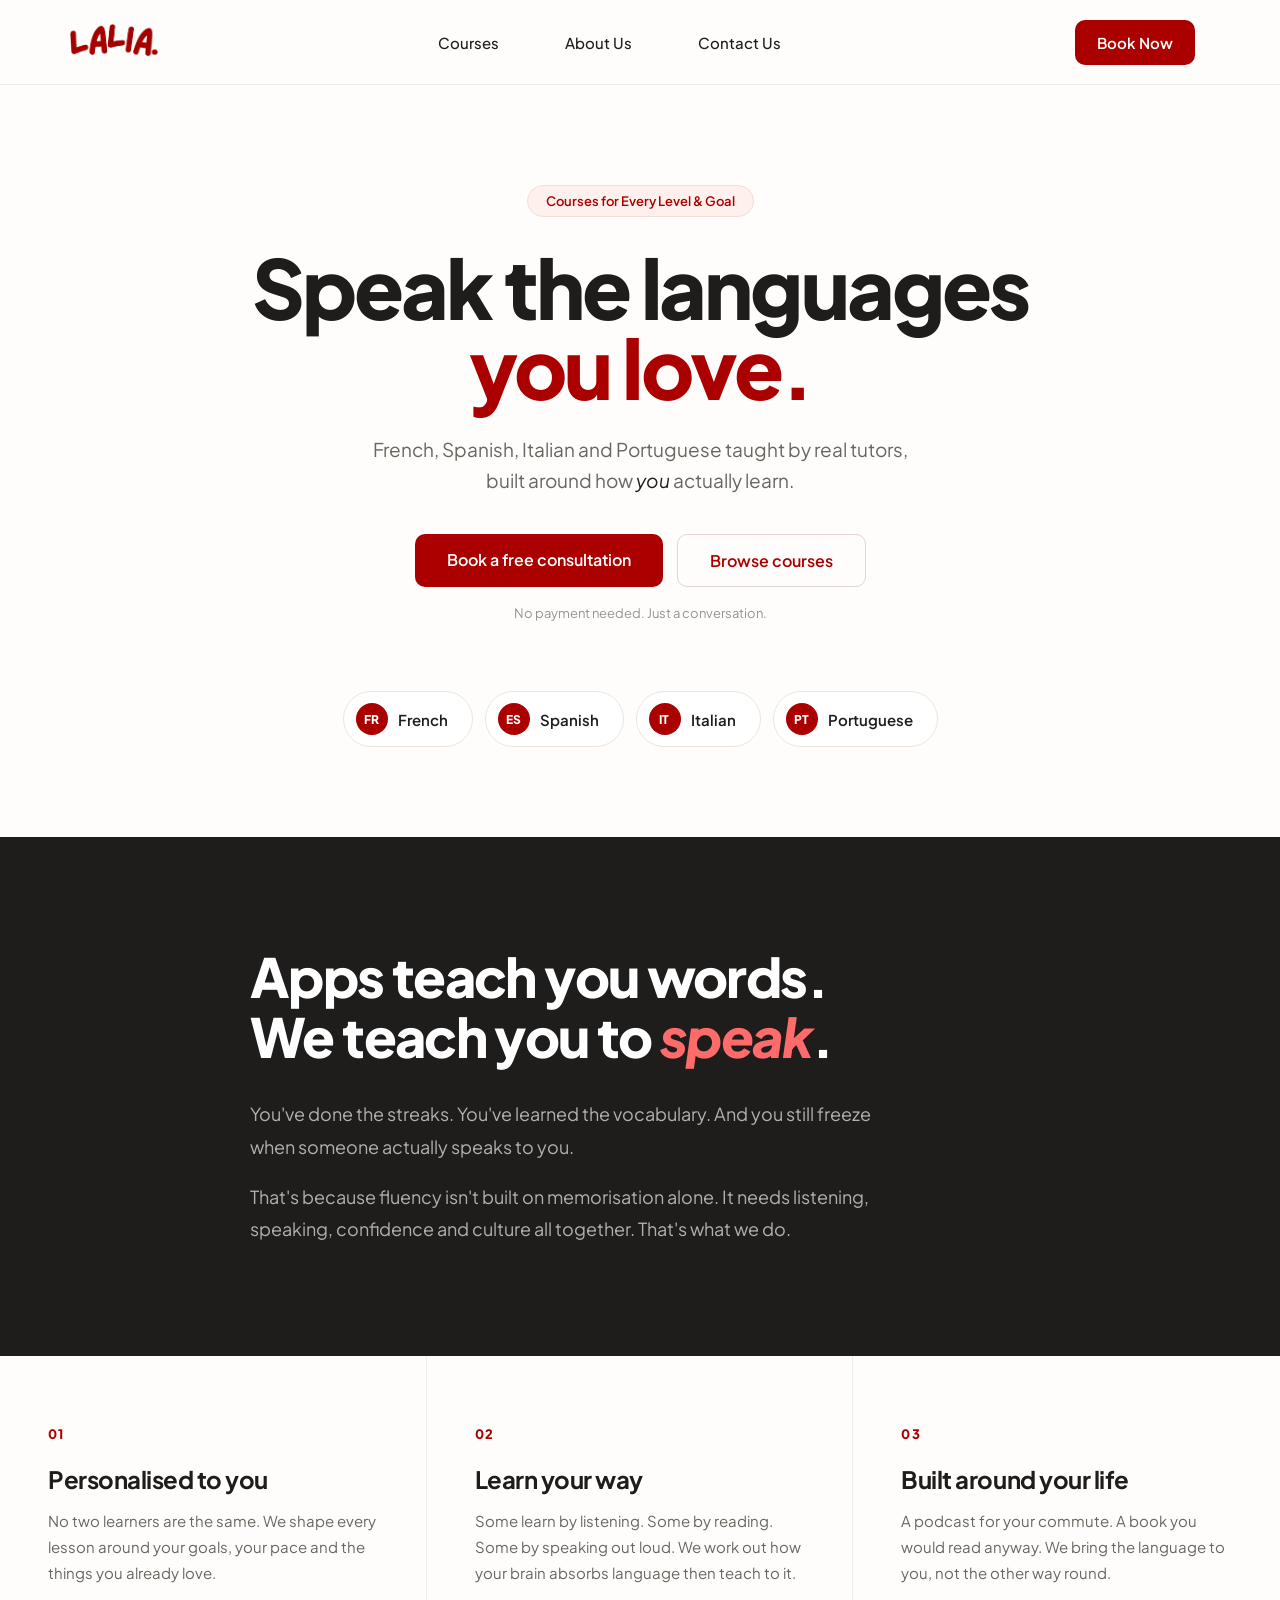
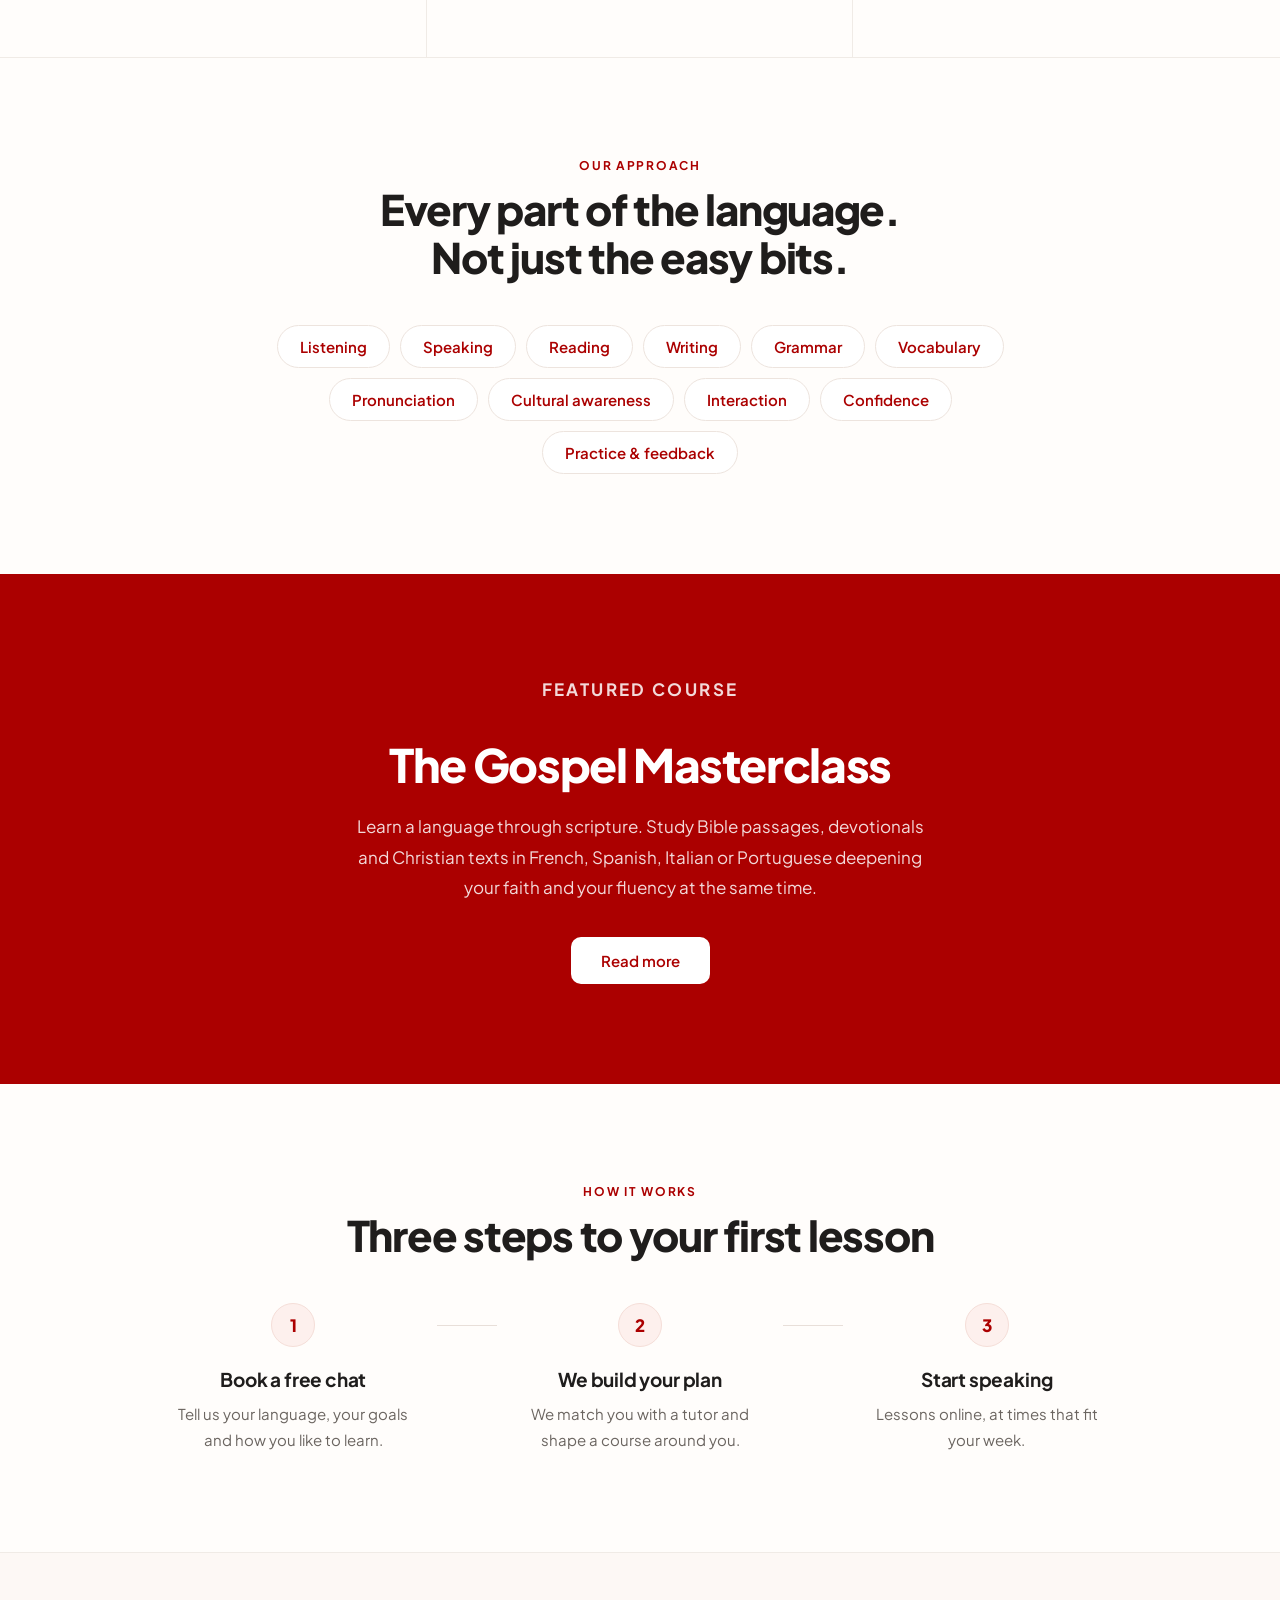
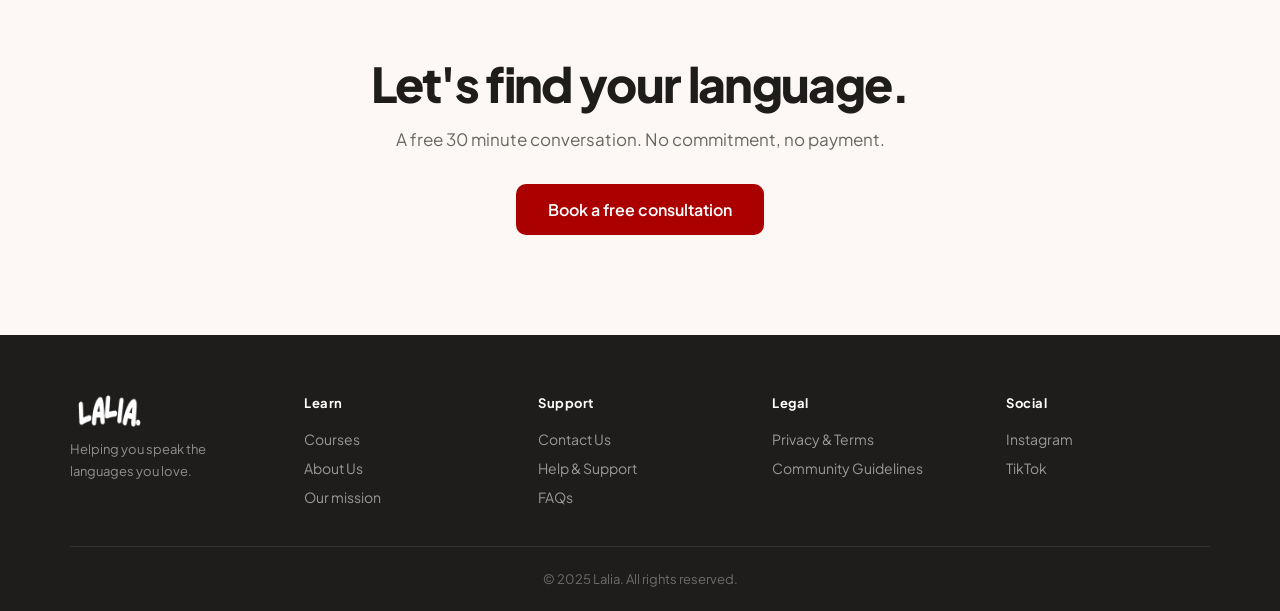
==== index.html @ ef6fd38a "Lalia Website prior to fixing footer" ====
<!DOCTYPE html>
<html lang="en">
<head>
    <meta charset="UTF-8">
    <meta name="viewport" content="width=device-width, initial-scale=1.0">
    <link rel="stylesheet" href="style3.css">
    <title>Lalia</title>
    <link rel="icon" type="image/png" href="images/favicon.png">
    <link rel="preconnect" href="https://fonts.googleapis.com">
    <link rel="preconnect" href="https://fonts.gstatic.com" crossorigin>
    <link href="https://fonts.googleapis.com/css2?family=Plus+Jakarta+Sans:ital,wght@0,200..800;1,200..800&display=swap" rel="stylesheet">
</head>
<body>

<header>
    <nav>
        <div class="container">
            <div class="logo"><a href="index.html"><img src="images/lalia red.png" id="logoimage" alt="Lalia"></a></div>
            <ul>
                <li id="coursesbutton"><a href="courses.html"><span>Courses</span></a></li>
                <li id="aboutsbutton"><a href="aboutus.html"><span>About Us</span></a></li>
                <li id="contactbutton"><a href="contactus.html"><span>Contact Us</span></a></li>
            </ul>
            <div class="leftsidenav">
                <ul>
                    <li id="bookbutton"><a href="book.html">Book Now</a></li>
                </ul>
            </div>
        </div>
    </nav>
</header>

<main>

    <!-- HERO -->
    <section class="hero">
        <p class="hero-eyebrow">Courses for Every Level & Goal</p>
        <h1 class="hero-title">
            Speak the languages<br>
            <span class="hero-title-accent">you love.</span>
        </h1>
        <p class="hero-sub">French, Spanish, Italian and Portuguese taught by real tutors, built around how <em>you</em> actually learn.</p>
        <div class="hero-buttons">
            <a href="book.html" class="btn-solid">Book a free consultation</a>
            <a href="courses.html" class="btn-outline">Browse courses</a>
        </div>
        <p class="hero-note">No payment needed. Just a conversation.</p>
    </section>

    <!-- LANGUAGE STRIP -->
    <section class="lang-strip">
        <a href="courses.html" class="lang-pill"><span class="lang-pill-code">FR</span> French</a>
        <a href="courses.html" class="lang-pill"><span class="lang-pill-code">ES</span> Spanish</a>
        <a href="courses.html" class="lang-pill"><span class="lang-pill-code">IT</span> Italian</a>
        <a href="courses.html" class="lang-pill"><span class="lang-pill-code">PT</span> Portuguese</a>
    </section>

    <!-- THE PITCH -->
    <section class="pitch">
        <div class="pitch-inner">
            <h2 class="pitch-heading">Apps teach you words.<br>We teach you to <em>speak</em>.</h2>
            <p class="pitch-body">You've done the streaks. You've learned the vocabulary. And you still freeze when someone actually speaks to you.</p>
            <p class="pitch-body">That's because fluency isn't built on memorisation alone. It needs listening, speaking, confidence and culture all together. That's what we do.</p>
        </div>
    </section>

    <!-- THREE PRINCIPLES -->
    <section class="principles">
        <div class="principle">
            <span class="principle-num">01</span>
            <h3>Personalised to you</h3>
            <p>No two learners are the same. We shape every lesson around your goals, your pace and the things you already love.</p>
        </div>
        <div class="principle">
            <span class="principle-num">02</span>
            <h3>Learn your way</h3>
            <p>Some learn by listening. Some by reading. Some by speaking out loud. We work out how your brain absorbs language then teach to it.</p>
        </div>
        <div class="principle">
            <span class="principle-num">03</span>
            <h3>Built around your life</h3>
            <p>A podcast for your commute. A book you would read anyway. We bring the language to you, not the other way round.</p>
        </div>
    </section>

    <!-- BUILDING BLOCKS -->
    <section class="blocks">
        <div class="blocks-header">
            <p class="eyebrow">Our approach</p>
            <h2>Every part of the language.<br>Not just the easy bits.</h2>
        </div>
        <div class="blocks-list">
            <span>Listening</span>
            <span>Speaking</span>
            <span>Reading</span>
            <span>Writing</span>
            <span>Grammar</span>
            <span>Vocabulary</span>
            <span>Pronunciation</span>
            <span>Cultural awareness</span>
            <span>Interaction</span>
            <span>Confidence</span>
            <span>Practice &amp; feedback</span>
        </div>
    </section>

    <!-- GOSPEL FEATURE -->
    <section class="gospel-feature">
        <div class="gospel-feature-inner">
            <p class="eyebrow-light">Featured course</p>
            <h2>The Gospel Masterclass</h2>
            <p>Learn a language through scripture. Study Bible passages, devotionals and Christian texts in French, Spanish, Italian or Portuguese deepening your faith and your fluency at the same time.</p>
            <a href="courses.html" class="btn-light">Read more</a>
        </div>
    </section>

    <!-- HOW IT WORKS -->
    <section class="steps">
        <div class="blocks-header">
            <p class="eyebrow">How it works</p>
            <h2>Three steps to your first lesson</h2>
        </div>
        <div class="steps-row">
            <div class="step">
                <span class="step-num">1</span>
                <h4>Book a free chat</h4>
                <p>Tell us your language, your goals and how you like to learn.</p>
            </div>
            <div class="step-line"></div>
            <div class="step">
                <span class="step-num">2</span>
                <h4>We build your plan</h4>
                <p>We match you with a tutor and shape a course around you.</p>
            </div>
            <div class="step-line"></div>
            <div class="step">
                <span class="step-num">3</span>
                <h4>Start speaking</h4>
                <p>Lessons online, at times that fit your week.</p>
            </div>
        </div>
    </section>

    <!-- CTA -->
    <section class="closing-cta">
        <h2>Let's find your language.</h2>
        <p>A free 30 minute conversation. No commitment, no payment.</p>
        <a href="book.html" class="btn-solid">Book a free consultation</a>
    </section>

</main>

<footer>
    <div class="footer-content">
        <div class="footer-column">
            <img src="images/login_white.png" alt="Lalia" class="footer-logo">
            <p class="footer-tagline">Helping you speak the languages you love.</p>
        </div>
        <div class="footer-column">
            <h4>Learn</h4>
            <a href="courses.html">Courses</a>
            <a href="aboutus.html">About Us</a>
            <a href="aboutus.html">Our mission</a>
        </div>
        <div class="footer-column">
            <h4>Support</h4>
            <a href="contactus.html">Contact Us</a>
            <a href="#">Help &amp; Support</a>
            <a href="#">FAQs</a>
        </div>
        <div class="footer-column">
            <h4>Legal</h4>
            <a href="#">Privacy &amp; Terms</a>
            <a href="#">Community Guidelines</a>
        </div>
        <div class="footer-column">
            <h4>Social</h4>
            <a href="https://www.instagram.com/lalia.learning?stkn=MTJqZTRlbWR6ZGVwOA==">Instagram</a>
            <a href="https://www.tiktok.com/@lalia.learning">TikTok</a>
        </div>
    </div>
    <div class="footer-bottom"><p>© 2025 Lalia. All rights reserved.</p></div>
</footer>

</body>
</html>
---- style3.css ----
/* ============================================
   LALIA — STYLESHEET
   ============================================ */

/* ===== BASE ===== */
* {
    box-sizing: border-box;
}

html {
    margin: 0;
}

body {
    margin: 0;
    background-color: #FFFDFB;
    font-family: "Plus Jakarta Sans", sans-serif;
    color: #1F1D1C;
    -webkit-font-smoothing: antialiased;
}

a {
    text-decoration: none;
    user-select: none;
    font-family: "Plus Jakarta Sans", sans-serif;
}

h1, h2, h3, h4, h5, h6, p, span, div, button,
input, select, textarea, label, li {
    font-family: "Plus Jakarta Sans", sans-serif;
}

.eyebrow {
    font-size: 12px;
    font-weight: 700;
    color: #AB0000;
    letter-spacing: 0.14em;
    text-transform: uppercase;
    margin: 0 0 12px;
}

.eyebrow-light {
    font-size: 12px;
    font-weight: 700;
    color: rgba(255,255,255,0.7);
    letter-spacing: 0.14em;
    text-transform: uppercase;
    margin: 0 0 14px;
}

/* ===== NAVBAR ===== */
header {
    border-bottom: 1px solid #F0EBE6;
    background: #FFFDFB;
    position: sticky;
    top: 0;
    z-index: 100;
}

.container {
    display: flex;
    margin: 0;
    padding: 0;
    height: 84px;
    align-items: center;
}

ul {
    list-style-type: none;
    display: flex;
    flex: 1;
    justify-content: center;
    margin: 0;
    padding: 0;
}

li {
    margin: 15px;
    cursor: pointer;
    color: #AB0000;
    font-weight: 600;
}

#logoimage {
    width: 88px;
    margin-left: 70px;
    cursor: pointer;
}

.leftsidenav {
    margin-right: 70px;
}

#bookbutton {
    color: white;
    background-color: #AB0000;
    padding: 12px 22px;
    border-radius: 10px;
    user-select: none;
    transition: background 0.2s;
}

#bookbutton:hover {
    background-color: #8B0000;
}

#bookbutton a,
#bookbutton a:link,
#bookbutton a:visited,
#bookbutton a:hover,
#bookbutton a:focus,
#bookbutton a:active {
    color: white;
    font-size: 15px;
}

#coursesbutton, #aboutsbutton, #contactbutton {
    padding: 15px 18px;
    font-size: 15px;
}

#coursesbutton a,
#coursesbutton a:visited,
#aboutsbutton a,
#aboutsbutton a:visited,
#contactbutton a,
#contactbutton a:visited {
    color: #1F1D1C;
    font-weight: 500;
}

#coursesbutton a:hover,
#aboutsbutton a:hover,
#contactbutton a:hover {
    color: #AB0000;
}

/* ===== BUTTONS ===== */
.btn-solid,
.btn-solid:visited {
    display: inline-block;
    background: #AB0000;
    color: white;
    padding: 15px 32px;
    border-radius: 10px;
    font-size: 16px;
    font-weight: 600;
    transition: background 0.2s, transform 0.15s;
}

.btn-solid:hover {
    background: #8B0000;
    color: white;
    transform: translateY(-1px);
}

.btn-outline,
.btn-outline:visited {
    display: inline-block;
    background: transparent;
    color: #AB0000;
    padding: 15px 32px;
    border-radius: 10px;
    border: 1.5px solid #E3D5D0;
    font-size: 16px;
    font-weight: 600;
    transition: border-color 0.2s, background 0.2s;
}

.btn-outline:hover {
    border-color: #AB0000;
    background: #FDF6F4;
    color: #AB0000;
}

.btn-light,
.btn-light:visited {
    display: inline-block;
    background: white;
    color: #AB0000;
    padding: 14px 30px;
    border-radius: 10px;
    font-size: 15px;
    font-weight: 600;
    transition: transform 0.15s;
}

.btn-light:hover {
    color: #AB0000;
    transform: translateY(-1px);
}

/* ===== HERO ===== */
.hero {
    text-align: center;
    padding: 100px 30px 70px;
    max-width: 900px;
    margin: 0 auto;
}

.hero-eyebrow {
    display: inline-block;
    font-size: 13px;
    font-weight: 600;
    color: #AB0000;
    background: #FDF0ED;
    border: 1px solid #F5DED8;
    padding: 7px 18px;
    border-radius: 30px;
    margin: 0 0 30px;
}

.hero-title {
    font-size: 82px;
    font-weight: 800;
    line-height: 0.98;
    letter-spacing: -0.035em;
    margin: 0 0 26px;
    color: #1F1D1C;
}

.hero-title-accent {
    color: #AB0000;
}

.hero-sub {
    font-size: 19px;
    line-height: 1.65;
    color: #6B6560;
    max-width: 560px;
    margin: 0 auto 38px;
}

.hero-sub em {
    font-style: italic;
    color: #1F1D1C;
}

.hero-buttons {
    display: flex;
    gap: 14px;
    justify-content: center;
    flex-wrap: wrap;
    margin-bottom: 18px;
}

.hero-note {
    font-size: 13px;
    color: #9A938D;
    margin: 0;
}

/* ===== LANGUAGE STRIP ===== */
.lang-strip {
    display: flex;
    justify-content: center;
    gap: 12px;
    flex-wrap: wrap;
    padding: 0 30px 90px;
}

.lang-pill,
.lang-pill:visited {
    display: inline-flex;
    align-items: center;
    gap: 10px;
    background: white;
    border: 1px solid #EDE4DE;
    border-radius: 40px;
    padding: 11px 24px 11px 12px;
    font-size: 15px;
    font-weight: 600;
    color: #1F1D1C;
    transition: border-color 0.2s, transform 0.15s;
}

.lang-pill:hover {
    border-color: #AB0000;
    transform: translateY(-2px);
    color: #1F1D1C;
}

.lang-pill-code {
    display: inline-flex;
    align-items: center;
    justify-content: center;
    width: 32px;
    height: 32px;
    border-radius: 50%;
    background: #AB0000;
    color: white;
    font-size: 12px;
    font-weight: 800;
    letter-spacing: 0.02em;
}

/* ===== PITCH ===== */
.pitch {
    background: #1F1D1C;
    padding: 110px 30px;
}

.pitch-inner {
    max-width: 780px;
    margin: 0 auto;
}

.pitch-heading {
    font-size: 54px;
    font-weight: 800;
    line-height: 1.1;
    letter-spacing: -0.03em;
    color: white;
    margin: 0 0 32px;
}

.pitch-heading em {
    font-style: italic;
    color: #FF6B6B;
}

.pitch-body {
    font-size: 18px;
    line-height: 1.8;
    color: rgba(255,255,255,0.65);
    margin: 0 0 18px;
    max-width: 640px;
}

.pitch-body:last-child {
    margin-bottom: 0;
}

/* ===== PRINCIPLES ===== */
.principles {
    display: grid;
    grid-template-columns: repeat(3, 1fr);
    gap: 0;
    padding: 0;
    border-bottom: 1px solid #F0EBE6;
}

.principle {
    padding: 70px 48px;
    border-right: 1px solid #F0EBE6;
}

.principle:last-child {
    border-right: none;
}

.principle-num {
    display: block;
    font-size: 13px;
    font-weight: 800;
    color: #AB0000;
    letter-spacing: 0.1em;
    margin-bottom: 22px;
}

.principle h3 {
    font-size: 24px;
    font-weight: 700;
    letter-spacing: -0.02em;
    margin: 0 0 14px;
    color: #1F1D1C;
}

.principle p {
    font-size: 15px;
    line-height: 1.75;
    color: #6B6560;
    margin: 0;
}

/* ===== BUILDING BLOCKS ===== */
.blocks {
    padding: 100px 70px;
    text-align: center;
}

.blocks-header {
    max-width: 700px;
    margin: 0 auto 44px;
}

.blocks-header h2 {
    font-size: 42px;
    font-weight: 800;
    line-height: 1.15;
    letter-spacing: -0.03em;
    margin: 0;
    color: #1F1D1C;
}

.blocks-list {
    display: flex;
    flex-wrap: wrap;
    gap: 10px;
    justify-content: center;
    max-width: 820px;
    margin: 0 auto;
}

.blocks-list span {
    background: white;
    border: 1px solid #EDE4DE;
    border-radius: 30px;
    padding: 11px 22px;
    font-size: 15px;
    font-weight: 600;
    color: #AB0000;
}

/* ===== GOSPEL FEATURE ===== */
.gospel-feature {
    background: #AB0000;
    padding: 100px 70px;
}

.gospel-feature-inner {
    max-width: 720px;
    margin: 0 auto;
    text-align: center;
}

.gospel-feature h2 {
    font-size: 46px;
    font-weight: 800;
    letter-spacing: -0.03em;
    color: white;
    margin: 0 0 22px;
    line-height: 1.1;
}

.gospel-feature p {
    font-size: 17px;
    line-height: 1.8;
    color: rgba(255,255,255,0.85);
    margin: 0 auto 34px;
    max-width: 600px;
}

/* ===== STEPS ===== */
.steps {
    padding: 100px 70px;
    text-align: center;
}

.steps-row {
    display: flex;
    align-items: flex-start;
    justify-content: center;
    gap: 0;
    max-width: 980px;
    margin: 0 auto;
}

.step {
    flex: 1;
    padding: 0 26px;
}

.step-num {
    display: inline-flex;
    align-items: center;
    justify-content: center;
    width: 44px;
    height: 44px;
    border-radius: 50%;
    background: #FDF0ED;
    border: 1.5px solid #F5DED8;
    color: #AB0000;
    font-size: 17px;
    font-weight: 800;
    margin-bottom: 20px;
}

.step h4 {
    font-size: 19px;
    font-weight: 700;
    letter-spacing: -0.01em;
    margin: 0 0 10px;
    color: #1F1D1C;
}

.step p {
    font-size: 15px;
    line-height: 1.7;
    color: #6B6560;
    margin: 0;
}

.step-line {
    flex: 0 0 60px;
    height: 1px;
    background: #E8DFD9;
    margin-top: 22px;
}

/* ===== CLOSING CTA ===== */
.closing-cta {
    background: #FDF8F5;
    border-top: 1px solid #F0EBE6;
    padding: 100px 30px;
    text-align: center;
}

.closing-cta h2 {
    font-size: 48px;
    font-weight: 800;
    letter-spacing: -0.035em;
    margin: 0 0 14px;
    color: #1F1D1C;
}

.closing-cta p {
    font-size: 17px;
    color: #6B6560;
    margin: 0 0 34px;
}

/* ===== FOOTER ===== */
footer {
    background-color: #1F1D1C;
    padding: 60px 70px 0;
}

.footer-content {
    display: flex;
    justify-content: space-between;
    align-items: flex-start;
    gap: 30px;
    padding: 0 0 40px;
    width: 100%;
}

.footer-column {
    display: flex;
    flex-direction: column;
    gap: 11px;
    flex: 1;
    min-width: 0;
}

.footer-column h4 {
    color: white;
    font-size: 13px;
    font-weight: 700;
    letter-spacing: 0.04em;
    margin: 0 0 8px 0;
}

.footer-logo {
    width: 78px;
    height: auto;
    display: block;
}

.footer-tagline {
    color: rgba(255,255,255,0.5);
    font-size: 13px;
    line-height: 1.65;
    margin: 0;
    max-width: 190px;
}

footer a,
footer a:visited {
    color: rgba(255,255,255,0.55);
    font-size: 14px;
    text-decoration: none;
    display: block;
    transition: color 0.15s;
}

footer a:hover {
    color: white;
}

.footer-bottom {
    border-top: 1px solid rgba(255,255,255,0.1);
    padding: 24px 0;
    text-align: center;
}

.footer-bottom p {
    color: rgba(255,255,255,0.35);
    font-size: 13px;
    margin: 0;
}

/* ============================================
   BOOKING PAGE
   ============================================ */
.booking-container {
    display: flex;
    gap: 60px;
    padding: 70px;
    max-width: 1200px;
    margin: 0 auto;
}

.booking-left {
    flex: 1;
}

.booking-left h1 {
    font-size: 40px;
    font-weight: 800;
    letter-spacing: -0.03em;
    color: #1F1D1C;
    margin: 0 0 16px;
    line-height: 1.15;
}

.booking-left p {
    font-size: 16px;
    color: #6B6560;
    line-height: 1.75;
    margin-bottom: 32px;
}

.booking-info {
    display: flex;
    flex-direction: column;
    gap: 12px;
}

.info-item {
    display: flex;
    align-items: center;
    gap: 12px;
    background: white;
    border: 1px solid #EDE4DE;
    border-radius: 10px;
    padding: 16px 20px;
}

.info-item p {
    font-size: 14px;
    color: #6B6560;
    margin: 0;
}

.booking-right {
    flex: 1.2;
    background: white;
    border: 1px solid #EDE4DE;
    border-radius: 16px;
    padding: 36px;
}

/* ===== FORMS ===== */
.form-group {
    margin-bottom: 20px;
}

.form-group label {
    display: block;
    font-size: 13px;
    font-weight: 600;
    color: #1F1D1C;
    margin-bottom: 7px;
}

.form-group input,
.form-group select,
.form-group textarea {
    width: 100%;
    padding: 12px 14px;
    border: 1.5px solid #EDE4DE;
    border-radius: 9px;
    font-size: 15px;
    color: #1F1D1C;
    background: #FDFCFB;
    outline: none;
    transition: border-color 0.2s, background 0.2s;
}

.form-group input:focus,
.form-group select:focus,
.form-group textarea:focus {
    border-color: #AB0000;
    background: white;
}

.form-group textarea {
    resize: vertical;
}

.btn-submit {
    width: 100%;
    background-color: #AB0000;
    color: white;
    padding: 15px;
    border: none;
    border-radius: 10px;
    font-size: 16px;
    font-weight: 600;
    cursor: pointer;
    margin-top: 8px;
    transition: background 0.2s;
}

.btn-submit:hover {
    background-color: #8B0000;
}

/* ============================================
   CONTACT PAGE
   ============================================ */
.contact-container {
    display: flex;
    gap: 60px;
    padding: 70px;
    max-width: 1200px;
    margin: 0 auto;
}

.contact-left {
    flex: 1;
}

.contact-left h1 {
    font-size: 42px;
    font-weight: 800;
    letter-spacing: -0.03em;
    color: #1F1D1C;
    margin: 0 0 16px;
    line-height: 1.15;
}

.contact-intro {
    font-size: 16px;
    color: #6B6560;
    line-height: 1.75;
    margin-bottom: 36px;
}

.contact-methods {
    display: flex;
    flex-direction: column;
    gap: 16px;
}

.contact-method {
    background: white;
    border: 1px solid #EDE4DE;
    border-radius: 12px;
    padding: 24px;
}

.contact-method h4 {
    font-size: 16px;
    font-weight: 700;
    color: #1F1D1C;
    margin: 0 0 6px;
}

.contact-method p {
    font-size: 14px;
    color: #6B6560;
    line-height: 1.7;
    margin: 0 0 12px;
}

.contact-link,
.contact-link:visited {
    color: #AB0000;
    font-size: 14px;
    font-weight: 600;
}

.contact-link:hover {
    text-decoration: underline;
}

.social-links {
    display: flex;
    gap: 18px;
}

.social-links a,
.social-links a:visited {
    color: #AB0000;
    font-size: 14px;
    font-weight: 600;
}

.social-links a:hover {
    text-decoration: underline;
}

.contact-right {
    flex: 1.1;
    background: white;
    border: 1px solid #EDE4DE;
    border-radius: 16px;
    padding: 36px;
}

/* ============================================
   ABOUT PAGE
   ============================================ */
.about-hero {
    padding: 90px 70px 50px;
    max-width: 820px;
}

.about-hero h1 {
    font-size: 58px;
    font-weight: 800;
    color: #1F1D1C;
    line-height: 1.05;
    letter-spacing: -0.035em;
    margin: 0 0 22px;
}

.about-hero-text {
    font-size: 19px;
    color: #6B6560;
    line-height: 1.75;
}

.about-section-block {
    padding: 30px 70px 70px;
}

.about-block-text {
    max-width: 740px;
}

.about-block-text h2 {
    font-size: 34px;
    font-weight: 800;
    letter-spacing: -0.03em;
    color: #1F1D1C;
    margin: 0 0 20px;
}

.about-block-text p {
    font-size: 17px;
    color: #6B6560;
    line-height: 1.85;
    margin-bottom: 18px;
}

.building-blocks {
    background: #FDF8F5;
    border-top: 1px solid #F0EBE6;
    border-bottom: 1px solid #F0EBE6;
    padding: 90px 70px;
}

.section-header-centred {
    text-align: center;
    margin-bottom: 38px;
    max-width: 680px;
    margin-left: auto;
    margin-right: auto;
}

.section-header-centred h2 {
    font-size: 38px;
    font-weight: 800;
    letter-spacing: -0.03em;
    color: #1F1D1C;
    margin: 0 0 12px;
}

.section-header-centred > p:last-child {
    font-size: 16px;
    color: #6B6560;
    margin: 0;
}

.blocks-grid {
    display: flex;
    flex-wrap: wrap;
    gap: 10px;
    justify-content: center;
    max-width: 860px;
    margin: 0 auto;
}

.block-item {
    background: white;
    border: 1px solid #EDE4DE;
    border-radius: 30px;
    padding: 11px 22px;
    font-size: 15px;
    font-weight: 600;
    color: #AB0000;
}

.values-section {
    padding: 90px 70px;
}

.values-grid {
    display: grid;
    grid-template-columns: repeat(2, 1fr);
    gap: 20px;
    max-width: 1000px;
    margin: 0 auto;
}

.value-card {
    background: white;
    border: 1px solid #EDE4DE;
    border-radius: 14px;
    padding: 32px;
}

.value-card h3 {
    font-size: 21px;
    font-weight: 700;
    letter-spacing: -0.02em;
    color: #1F1D1C;
    margin: 0 0 12px;
}

.value-card p {
    font-size: 15px;
    color: #6B6560;
    line-height: 1.8;
    margin: 0;
}

/* ============================================
   COURSES PAGE
   ============================================ */
.page-hero {
    padding: 80px 70px 36px;
    max-width: 780px;
}

.page-hero h1 {
    font-size: 50px;
    font-weight: 800;
    letter-spacing: -0.035em;
    color: #1F1D1C;
    margin: 0 0 16px;
    line-height: 1.08;
}

.page-hero p {
    font-size: 17px;
    color: #6B6560;
    line-height: 1.75;
    margin: 0;
}

.language-selector {
    padding: 0 70px 36px;
}

.language-selector > p {
    font-size: 13px;
    font-weight: 600;
    color: #1F1D1C;
    margin-bottom: 14px;
}

.lang-tabs {
    display: flex;
    gap: 10px;
    flex-wrap: wrap;
}

.lang-tab {
    background: white;
    border: 1.5px solid #EDE4DE;
    border-radius: 30px;
    padding: 11px 24px;
    font-size: 15px;
    font-weight: 600;
    color: #6B6560;
    cursor: pointer;
    transition: all 0.2s;
}

.lang-tab:hover {
    border-color: #AB0000;
    color: #AB0000;
}

.lang-tab.active {
    background: #AB0000;
    border-color: #AB0000;
    color: white;
}

.courses-content {
    padding: 0 70px 50px;
}

.hidden {
    display: none;
}

.courses-section {
    margin-bottom: 44px;
}

.courses-section-title {
    font-size: 12px;
    font-weight: 800;
    color: #AB0000;
    text-transform: uppercase;
    letter-spacing: 0.12em;
    margin: 0 0 20px;
}

.course-cards {
    display: grid;
    grid-template-columns: repeat(2, 1fr);
    gap: 16px;
}

.course-card {
    background: white;
    border: 1px solid #EDE4DE;
    border-radius: 14px;
    padding: 28px;
    display: flex;
    flex-direction: column;
    transition: border-color 0.2s, transform 0.15s;
}

.course-card:hover {
    border-color: #D9C4BE;
    transform: translateY(-2px);
}

.course-card-top {
    display: flex;
    justify-content: space-between;
    align-items: flex-start;
    gap: 12px;
    margin-bottom: 12px;
}

.course-card h3 {
    font-size: 19px;
    font-weight: 700;
    letter-spacing: -0.02em;
    color: #1F1D1C;
    line-height: 1.25;
    margin: 0;
}

.course-tag {
    background: #FDF0ED;
    color: #AB0000;
    border: 1px solid #F5DED8;
    border-radius: 20px;
    padding: 5px 11px;
    font-size: 11px;
    font-weight: 700;
    white-space: nowrap;
    flex-shrink: 0;
}

.course-card p {
    font-size: 15px;
    color: #6B6560;
    line-height: 1.75;
    margin: 0 0 20px;
    flex: 1;
}

.course-btn,
.course-btn:visited {
    background: #AB0000;
    color: white;
    padding: 11px 22px;
    border-radius: 9px;
    font-size: 14px;
    font-weight: 600;
    align-self: flex-start;
    transition: background 0.2s;
}

.course-btn:hover {
    background: #8B0000;
    color: white;
}

.gospel-section {
    background: #1F1D1C;
    border-radius: 18px;
    padding: 48px;
    margin-bottom: 44px;
}

.gospel-text .course-tag.gospel-tag {
    background: rgba(255,255,255,0.12);
    color: white;
    border-color: rgba(255,255,255,0.2);
    margin-bottom: 18px;
    display: inline-block;
}

.gospel-text h2 {
    font-size: 34px;
    font-weight: 800;
    letter-spacing: -0.03em;
    color: white;
    margin: 0 0 16px;
}

.gospel-text p {
    font-size: 16px;
    color: rgba(255,255,255,0.65);
    line-height: 1.8;
    margin: 0 0 26px;
    max-width: 640px;
}

.course-btn-light,
.course-btn-light:visited {
    background: white;
    color: #1F1D1C;
    padding: 12px 26px;
    border-radius: 9px;
    font-size: 15px;
    font-weight: 600;
    display: inline-block;
}

.course-btn-light:hover {
    background: #f0f0f0;
    color: #1F1D1C;
}

/* CTA used on inner pages */
.cta-section {
    background: #FDF8F5;
    border-top: 1px solid #F0EBE6;
    padding: 90px 30px;
    text-align: center;
}

.cta-section h2 {
    font-size: 40px;
    font-weight: 800;
    letter-spacing: -0.03em;
    color: #1F1D1C;
    margin: 0 0 12px;
}

.cta-section p {
    font-size: 17px;
    color: #6B6560;
    margin: 0 0 32px;
}

.btn-primary-light,
.btn-primary-light:visited {
    display: inline-block;
    background: #AB0000;
    color: white;
    padding: 15px 32px;
    border-radius: 10px;
    font-size: 16px;
    font-weight: 600;
    transition: background 0.2s;
}

.btn-primary-light:hover {
    background: #8B0000;
    color: white;
}

.section-label {
    font-size: 12px;
    font-weight: 700;
    color: #AB0000;
    letter-spacing: 0.14em;
    text-transform: uppercase;
    margin: 0 0 12px;
}

/* ============================================
   RESPONSIVE
   ============================================ */
@media screen and (max-width: 1000px) {
    .hero-title { font-size: 60px; }
    .pitch-heading { font-size: 40px; }
    .blocks-header h2 { font-size: 34px; }
    .gospel-feature h2 { font-size: 36px; }
    .closing-cta h2 { font-size: 38px; }

    .principles { grid-template-columns: 1fr; }
    .principle {
        border-right: none;
        border-bottom: 1px solid #F0EBE6;
        padding: 48px 40px;
    }
    .principle:last-child { border-bottom: none; }

    .steps-row { flex-direction: column; gap: 36px; }
    .step-line { display: none; }
}

@media screen and (max-width: 700px) {
    #logoimage { margin-left: 24px; }
    .leftsidenav { margin-right: 24px; }
    .container { height: 72px; }
    ul { gap: 0; }
    li { margin: 8px; }
    #coursesbutton, #aboutsbutton, #contactbutton {
        padding: 10px 8px;
        font-size: 13px;
    }

    .hero { padding: 60px 24px 50px; }
    .hero-title { font-size: 42px; }
    .hero-sub { font-size: 17px; }
    .btn-solid, .btn-outline { padding: 13px 24px; font-size: 15px; }

    .lang-strip { padding: 0 24px 60px; }
    .pitch { padding: 70px 24px; }
    .pitch-heading { font-size: 30px; }
    .pitch-body { font-size: 16px; }

    .blocks, .steps, .gospel-feature { padding: 70px 24px; }
    .blocks-header h2 { font-size: 28px; }
    .gospel-feature h2 { font-size: 30px; }
    .closing-cta { padding: 70px 24px; }
    .closing-cta h2 { font-size: 30px; }

    .booking-container,
    .contact-container {
        flex-direction: column;
        padding: 50px 24px;
    }

    .values-grid { grid-template-columns: 1fr; }
    .about-hero { padding: 60px 24px 36px; }
    .about-hero h1 { font-size: 38px; }
    .about-section-block,
    .building-blocks,
    .values-section {
        padding-left: 24px;
        padding-right: 24px;
    }

    .course-cards { grid-template-columns: 1fr; }
    .page-hero { padding: 60px 24px 30px; }
    .page-hero h1 { font-size: 34px; }
    .language-selector,
    .courses-content {
        padding-left: 24px;
        padding-right: 24px;
    }
    .gospel-section { padding: 32px 24px; }
    .gospel-text h2 { font-size: 26px; }

    footer { padding: 48px 24px 0; }
    .footer-content { flex-wrap: wrap; gap: 28px; }
    .footer-column { min-width: 130px; }
}

/* ============================================
   INNER PAGE HERO — courses / about / contact / booking
   ============================================ */
.inner-hero {
    padding: 90px 70px 60px;
    max-width: 860px;
}

.inner-hero h1 {
    font-size: 62px;
    font-weight: 800;
    line-height: 1.02;
    letter-spacing: -0.035em;
    color: #1F1D1C;
    margin: 0 0 22px;
}

.inner-hero .accent {
    color: #AB0000;
}

.inner-hero-sub {
    font-size: 19px;
    line-height: 1.7;
    color: #6B6560;
    max-width: 600px;
    margin: 0;
}

/* ============================================
   SPLIT LAYOUT — contact + booking
   ============================================ */
.split-layout {
    display: flex;
    gap: 50px;
    padding: 0 70px 100px;
    max-width: 1240px;
    margin: 0 auto;
    align-items: flex-start;
}

.split-left {
    flex: 0.85;
    display: flex;
    flex-direction: column;
    gap: 14px;
    position: sticky;
    top: 110px;
}

.split-right {
    flex: 1.15;
    background: white;
    border: 1px solid #EDE4DE;
    border-radius: 18px;
    padding: 40px;
}

/* Side cards (contact page) */
.side-card {
    background: white;
    border: 1px solid #EDE4DE;
    border-radius: 14px;
    padding: 24px;
}

.side-card h4 {
    font-size: 16px;
    font-weight: 700;
    letter-spacing: -0.01em;
    color: #1F1D1C;
    margin: 0 0 7px;
}

.side-card p {
    font-size: 14px;
    line-height: 1.7;
    color: #6B6560;
    margin: 0 0 12px;
}

.side-card p:last-child {
    margin-bottom: 0;
}

/* Step cards (booking page) */
.step-card {
    display: flex;
    align-items: flex-start;
    gap: 16px;
    background: white;
    border: 1px solid #EDE4DE;
    border-radius: 14px;
    padding: 22px 24px;
}

.step-card-num {
    display: inline-flex;
    align-items: center;
    justify-content: center;
    width: 34px;
    height: 34px;
    border-radius: 50%;
    background: #FDF0ED;
    border: 1.5px solid #F5DED8;
    color: #AB0000;
    font-size: 14px;
    font-weight: 800;
    flex-shrink: 0;
}

.step-card h4 {
    font-size: 16px;
    font-weight: 700;
    letter-spacing: -0.01em;
    color: #1F1D1C;
    margin: 4px 0 5px;
}

.step-card p {
    font-size: 14px;
    line-height: 1.65;
    color: #6B6560;
    margin: 0;
}

.side-note {
    background: #FDF8F5;
    border: 1px solid #F0EBE6;
    border-left: 3px solid #AB0000;
    border-radius: 10px;
    padding: 18px 22px;
    margin-top: 6px;
}

.side-note p {
    font-size: 14px;
    line-height: 1.75;
    color: #6B6560;
    margin: 0;
}

.side-note strong {
    color: #1F1D1C;
    font-weight: 700;
}

/* Form extras */
.form-row {
    display: grid;
    grid-template-columns: 1fr 1fr;
    gap: 16px;
}

.form-hint {
    display: block;
    font-size: 12px;
    color: #9A938D;
    margin-top: 6px;
}

.form-footer-note {
    font-size: 12px;
    color: #9A938D;
    text-align: center;
    margin: 16px 0 0;
    line-height: 1.6;
}

/* Success state */
.success-message {
    text-align: center;
    padding: 40px 20px;
}

.success-icon {
    width: 62px;
    height: 62px;
    border-radius: 50%;
    background: #FDF0ED;
    border: 2px solid #AB0000;
    color: #AB0000;
    display: flex;
    align-items: center;
    justify-content: center;
    font-size: 28px;
    font-weight: 800;
    margin: 0 auto 22px;
}

.success-message h2 {
    font-size: 28px;
    font-weight: 800;
    letter-spacing: -0.03em;
    color: #1F1D1C;
    margin: 0 0 12px;
}

.success-message p {
    font-size: 16px;
    line-height: 1.7;
    color: #6B6560;
    margin: 0;
}

/* ============================================
   ABOUT PAGE — values band + blocks sub
   ============================================ */
.blocks-sub {
    font-size: 16px;
    color: #6B6560;
    margin: 12px 0 0;
}

.values-band {
    padding: 0;
}

.values-band-header {
    text-align: center;
    padding: 100px 70px 44px;
    max-width: 700px;
    margin: 0 auto;
}

.values-band-header h2 {
    font-size: 42px;
    font-weight: 800;
    line-height: 1.15;
    letter-spacing: -0.03em;
    color: #1F1D1C;
    margin: 0;
}

.values-band .principles {
    border-top: 1px solid #F0EBE6;
}

/* ============================================
   RESPONSIVE — inner pages
   ============================================ */
@media screen and (max-width: 1000px) {
    .inner-hero h1 { font-size: 46px; }
    .values-band-header h2 { font-size: 34px; }
}

@media screen and (max-width: 860px) {
    .split-layout {
        flex-direction: column;
        padding: 0 24px 70px;
        gap: 30px;
    }
    .split-left {
        position: static;
        width: 100%;
    }
    .split-right {
        width: 100%;
        padding: 28px;
    }
}

@media screen and (max-width: 700px) {
    .inner-hero {
        padding: 60px 24px 40px;
    }
    .inner-hero h1 { font-size: 36px; }
    .inner-hero-sub { font-size: 17px; }

    .form-row { grid-template-columns: 1fr; }

    .values-band-header {
        padding: 70px 24px 34px;
    }
    .values-band-header h2 { font-size: 28px; }
}
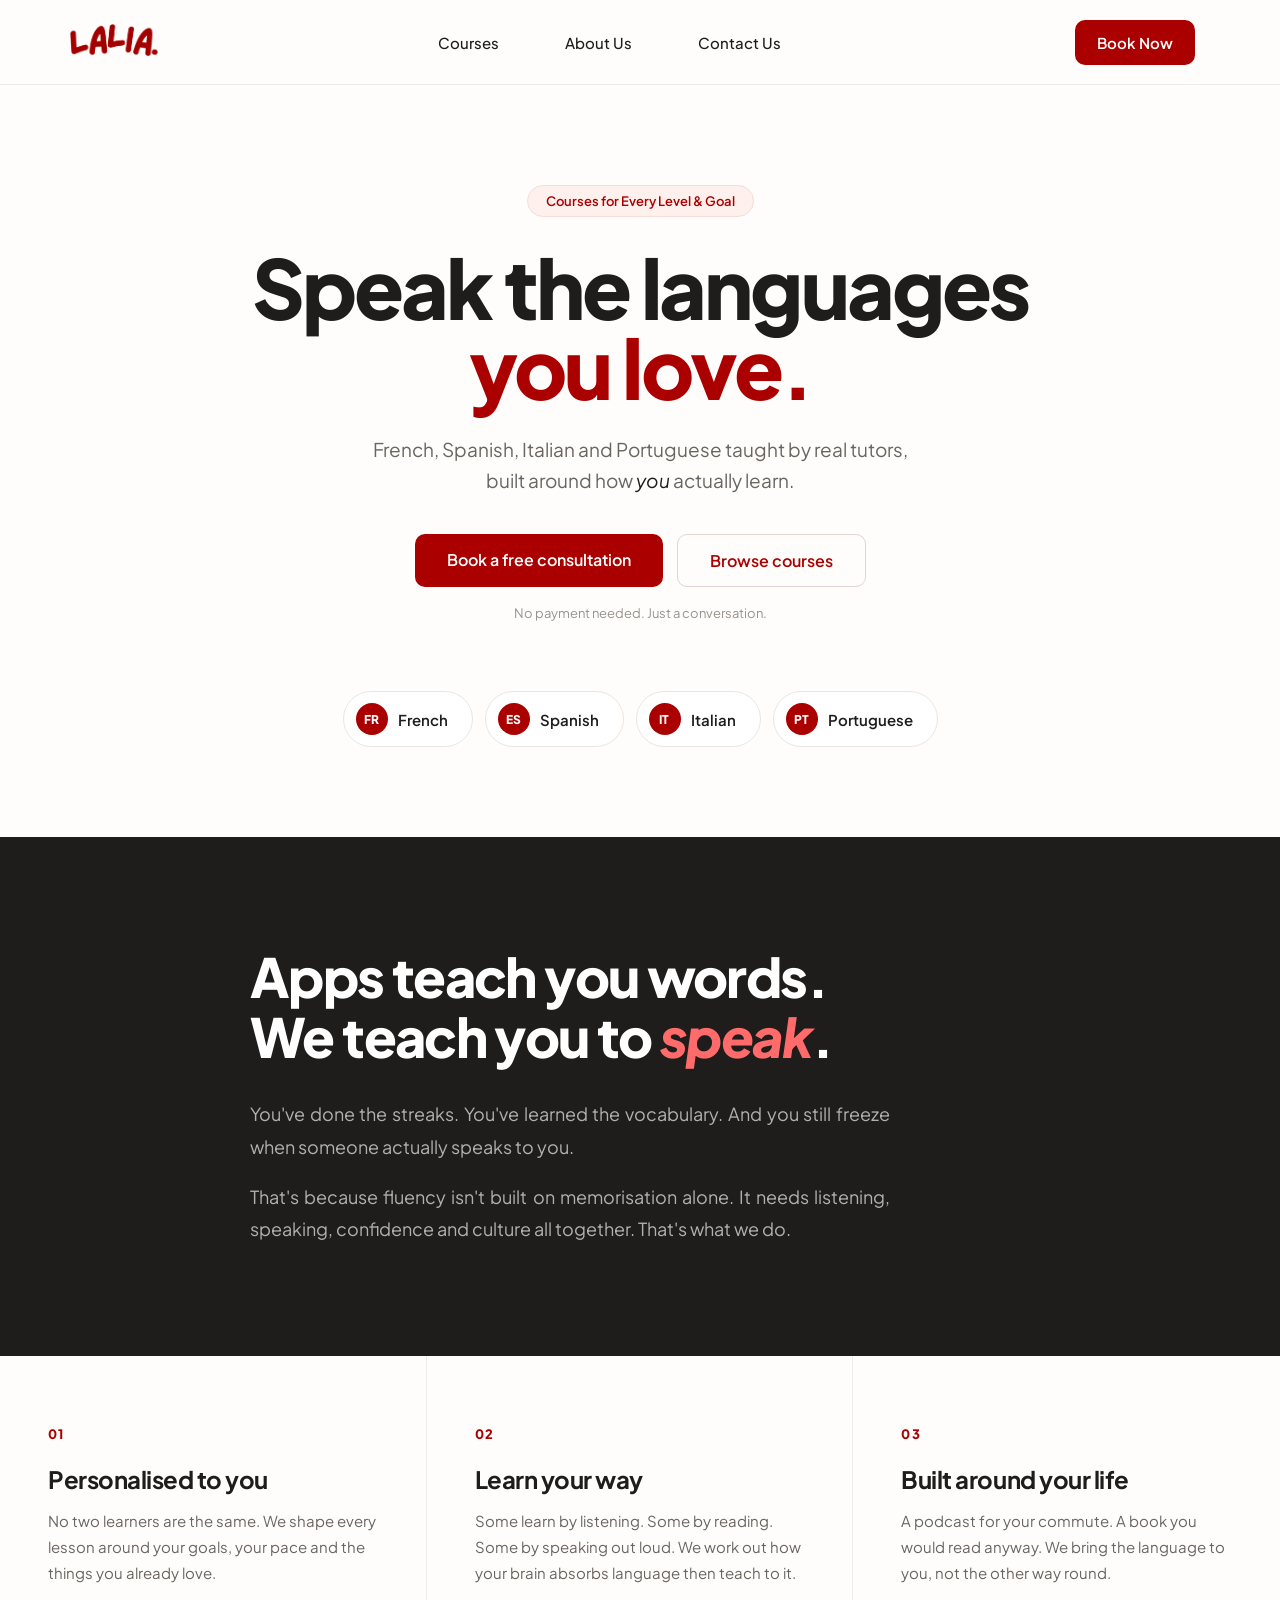
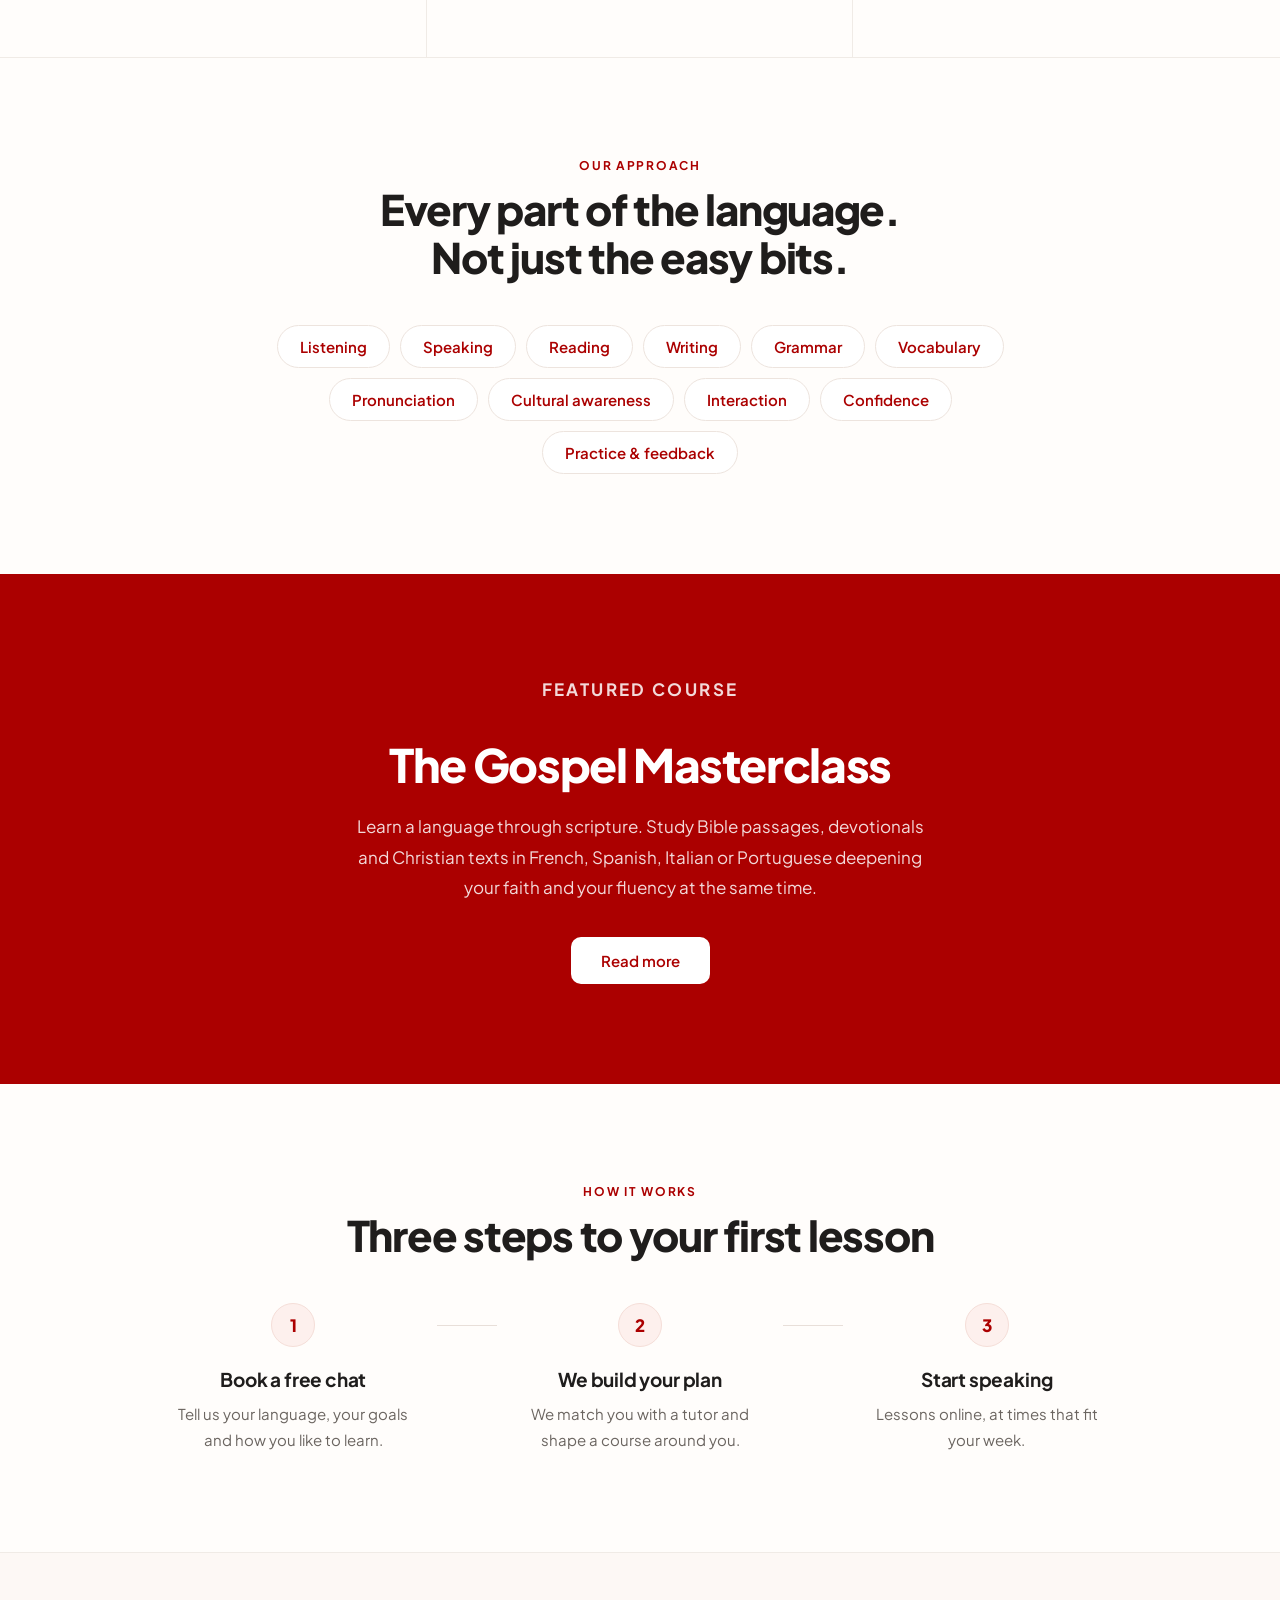
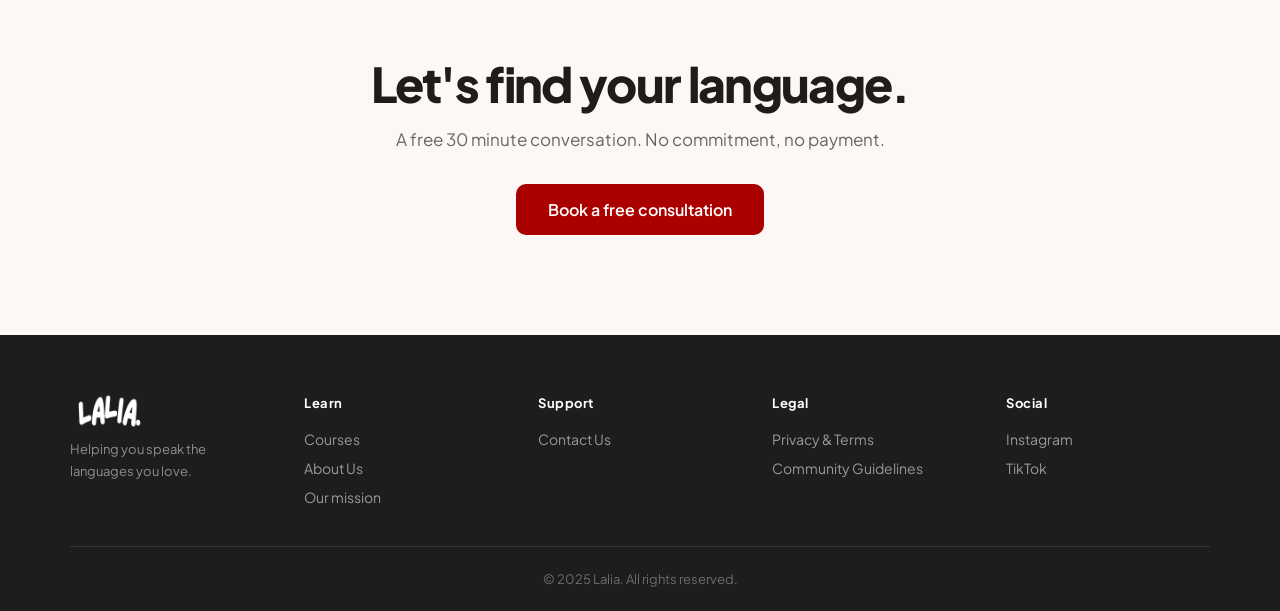
==== commit 65652c14: "feat: finalized footer link routing, legal text formatting, and support structure" ====
--- a/index.html
+++ b/index.html
@@ -165,18 +165,17 @@
         <div class="footer-column">
             <h4>Support</h4>
             <a href="contactus.html">Contact Us</a>
-            <a href="#">Help &amp; Support</a>
-            <a href="#">FAQs</a>
+
         </div>
         <div class="footer-column">
             <h4>Legal</h4>
-            <a href="#">Privacy &amp; Terms</a>
-            <a href="#">Community Guidelines</a>
+            <a href="privacy-terms.html">Privacy &amp; Terms</a>
+            <a href="community-guidelines.html">Community Guidelines</a>
         </div>
         <div class="footer-column">
             <h4>Social</h4>
-            <a href="https://www.instagram.com/lalia.learning?stkn=MTJqZTRlbWR6ZGVwOA==">Instagram</a>
-            <a href="https://www.tiktok.com/@lalia.learning">TikTok</a>
+            <a href="https://www.instagram.com/lalia.learning?stkn=MTJqZTRlbWR6ZGVwOA==" target="_blank">Instagram</a>
+            <a href="https://www.tiktok.com/@lalia.learning" target="_blank">TikTok</a>
         </div>
     </div>
     <div class="footer-bottom"><p>© 2025 Lalia. All rights reserved.</p></div>
--- a/style3.css
+++ b/style3.css
@@ -1500,6 +1500,10 @@
 
 .values-band .principles {
     border-top: 1px solid #F0EBE6;
+}
+
+.pitch-body{
+    text-align: justify;
 }
 
 /* ============================================
